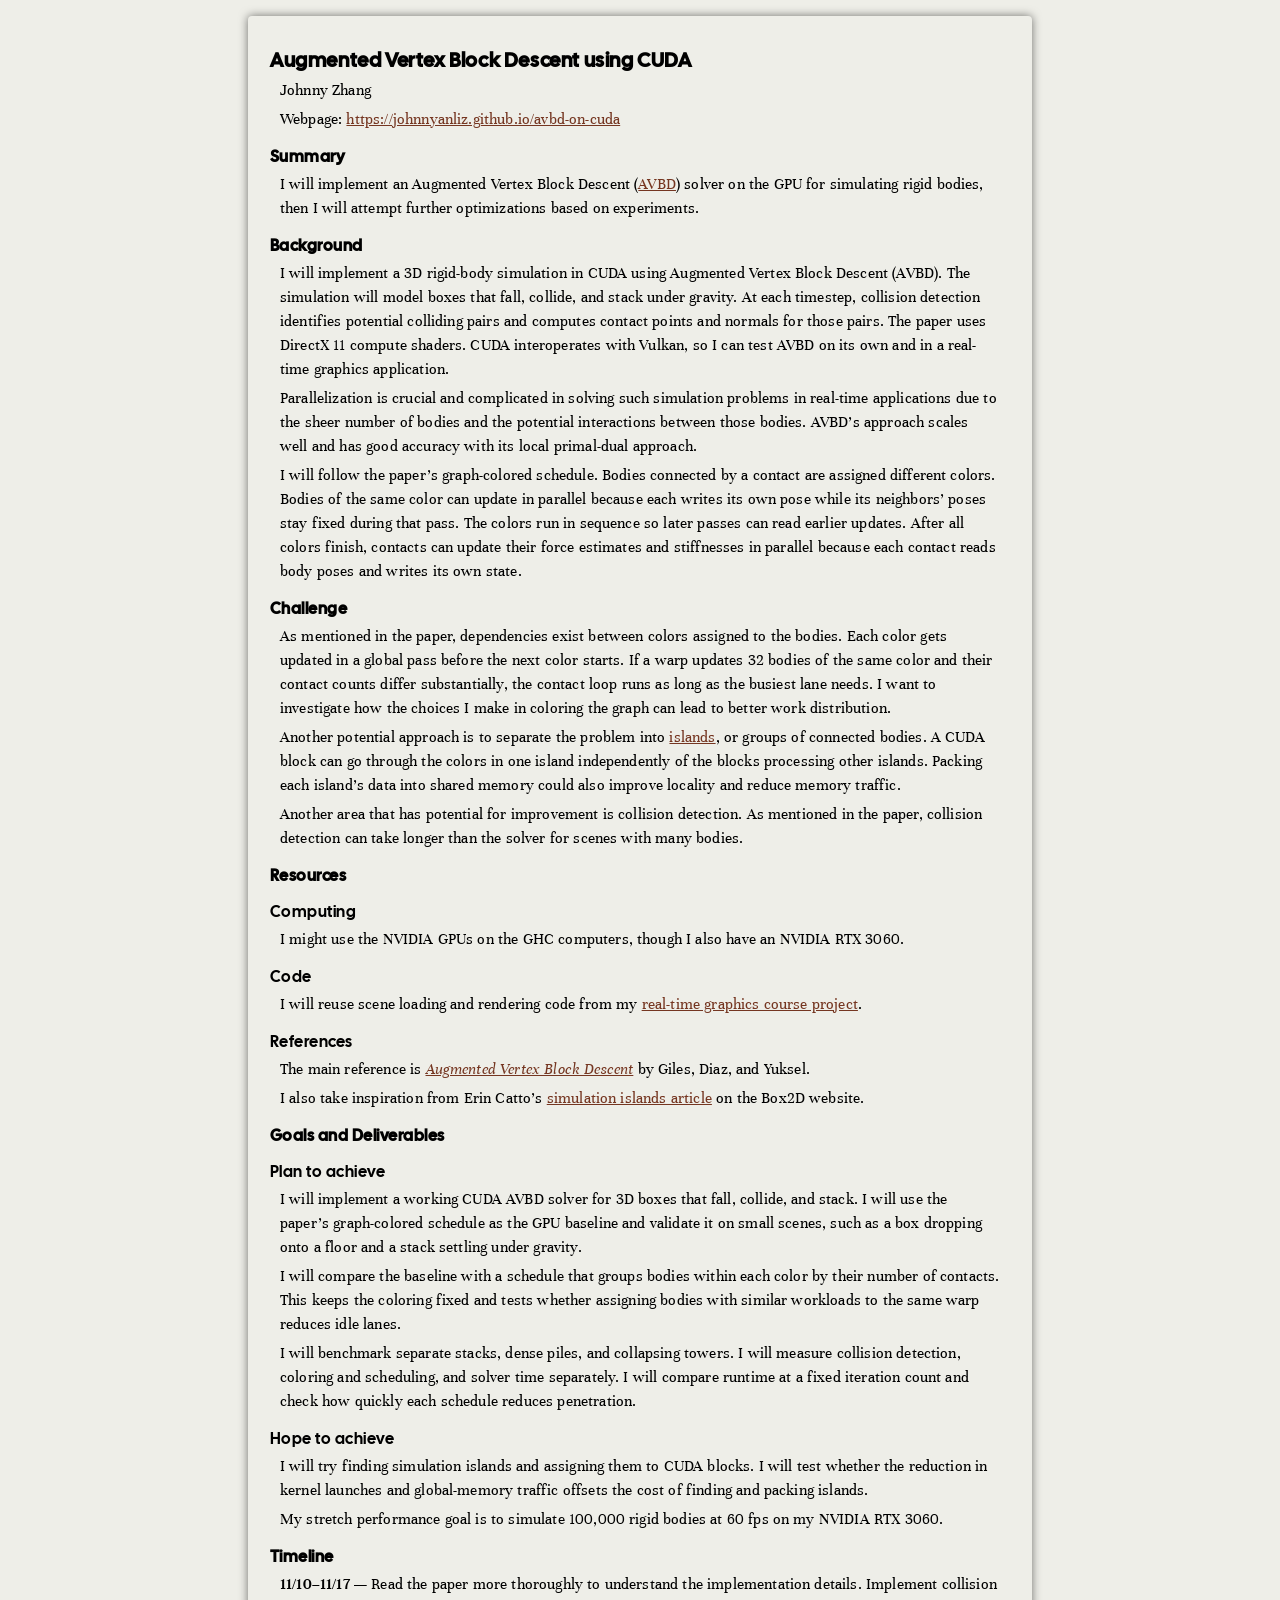
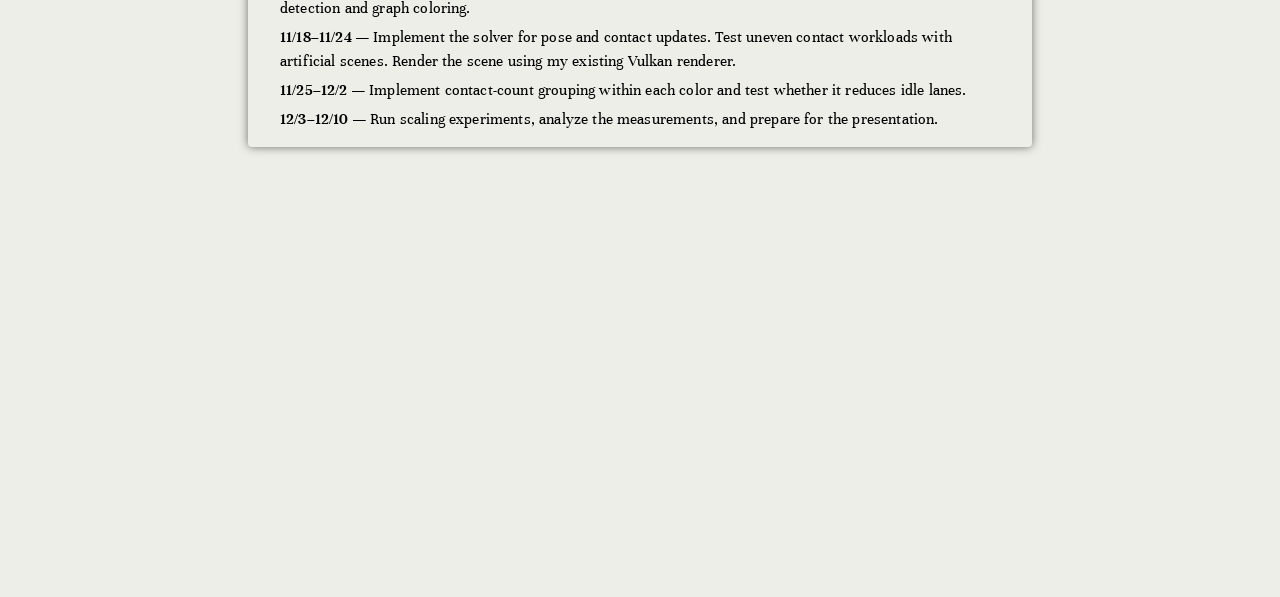
==== docs/index.html @ c4a0a86d "Add vulkan renderer" ====
<!doctype html>
<html>
<head>
<meta charset="utf-8">
<style>
@import url('https://fonts.googleapis.com/css2?family=Cal+Sans&family=Unna:ital,wght@0,400;0,700;1,400;1,700&display=swap');



body {
	font-family: 'Unna', 'Times New Roman', Times, serif;
	color:#000;
	background:#eeeee8;
	font-size:16px;
	margin: 1em auto 50vh auto;
	padding: 1em 2em 1em 2em;
	max-width:45em;
	border-radius:4px;
	box-shadow:0 0 10px #0008;
}

h1 { font-size: 20px; font-weight: 700; }
h2 { font-size: 16px; font-weight: 700; }
h3 { font-size: 16px; font-weight: 400; }
h4 { font-size: 14px; font-weight: 400; }

h1, h2, h3, h4 {
    font-family: "Cal Sans", sans-serif;
	margin: 15px 0 0 -10px;
    letter-spacing: 0.03em;
}

p {
	margin: 5px 0 0 0;
    line-height: 1.5;
    letter-spacing: 0.01em;
}

a {
  color: #753621;;
}

a:hover,
a:focus-visible {
  color: #a1ba23
}


</style>
<title>Rigid Body with AVBD</title>
</head>
<body>
<main>

<h1>Augmented Vertex Block Descent using CUDA</h1>
<p>Johnny Zhang</p>
<p>Webpage: <a href = "https://johnnyanliz.github.io/avbd-on-cuda" >https://johnnyanliz.github.io/avbd-on-cuda</a></p>
<h2>Summary</h2>
<p>I will implement an Augmented Vertex Block Descent (<a href="https://graphics.cs.utah.edu/research/projects/avbd/Augmented_VBD-SIGGRAPH25.pdf">AVBD</a>) solver on the GPU for simulating rigid bodies, then I will attempt further optimizations based on experiments.</p>

<h2>Background</h2>
<p>I will implement a 3D rigid-body simulation in CUDA using Augmented Vertex Block Descent (AVBD). The simulation will model boxes that fall, collide, and stack under gravity. At each timestep, collision detection identifies potential colliding pairs and computes contact points and normals for those pairs. The paper uses DirectX 11 compute shaders. CUDA interoperates with Vulkan, so I can test AVBD on its own and in a real-time graphics application.</p>

<p>Parallelization is crucial and complicated in solving such simulation problems in real-time applications due to the sheer number of bodies and the potential interactions between those bodies. AVBD’s approach scales well and has good accuracy with its local primal-dual approach.</p>

<p>I will follow the paper’s graph-colored schedule. Bodies connected by a contact are assigned different colors. Bodies of the same color can update in parallel because each writes its own pose while its neighbors’ poses stay fixed during that pass. The colors run in sequence so later passes can read earlier updates. After all colors finish, contacts can update their force estimates and stiffnesses in parallel because each contact reads body poses and writes its own state.</p>

<h2>Challenge</h2>
<p>As mentioned in the paper, dependencies exist between colors assigned to the bodies. Each color gets updated in a global pass before the next color starts. If a warp updates 32 bodies of the same color and their contact counts differ substantially, the contact loop runs as long as the busiest lane needs. I want to investigate how the choices I make in coloring the graph can lead to better work distribution.</p>

<p>Another potential approach is to separate the problem into <a href="https://box2d.org/posts/2023/10/simulation-islands/">islands</a>, or groups of connected bodies. A CUDA block can go through the colors in one island independently of the blocks processing other islands. Packing each island’s data into shared memory could also improve locality and reduce memory traffic.</p>

<p>Another area that has potential for improvement is collision detection. As mentioned in the paper, collision detection can take longer than the solver for scenes with many bodies.</p>

<h2>Resources</h2>

<h3>Computing</h3>
<p>I might use the NVIDIA GPUs on the GHC computers, though I also have an NVIDIA RTX 3060.</p>

<h3>Code</h3>
<p>I will reuse scene loading and rendering code from my <a href="https://github.com/JohnnyAnliZ/Vulkan-Render-RTG-15472">real-time graphics course project</a>.</p>

<h3>References</h3>
<p>The main reference is <a href="https://graphics.cs.utah.edu/research/projects/avbd/Augmented_VBD-SIGGRAPH25.pdf"><em>Augmented Vertex Block Descent</em></a> by Giles, Diaz, and Yuksel.</p>
<p>I also take inspiration from Erin Catto’s <a href="https://box2d.org/posts/2023/10/simulation-islands/">simulation islands article</a> on the Box2D website.</p>

<h2>Goals and Deliverables</h2>

<h3>Plan to achieve</h3>
<p>I will implement a working CUDA AVBD solver for 3D boxes that fall, collide, and stack. I will use the paper’s graph-colored schedule as the GPU baseline and validate it on small scenes, such as a box dropping onto a floor and a stack settling under gravity.</p>

<p>I will compare the baseline with a schedule that groups bodies within each color by their number of contacts. This keeps the coloring fixed and tests whether assigning bodies with similar workloads to the same warp reduces idle lanes.</p>

<p>I will benchmark separate stacks, dense piles, and collapsing towers. I will measure collision detection, coloring and scheduling, and solver time separately. I will compare runtime at a fixed iteration count and check how quickly each schedule reduces penetration.</p>

<h3>Hope to achieve</h3>
<p>I will try finding simulation islands and assigning them to CUDA blocks. I will test whether the reduction in kernel launches and global-memory traffic offsets the cost of finding and packing islands.</p>

<p>My stretch performance goal is to simulate 100,000 rigid bodies at 60 fps on my NVIDIA RTX 3060.</p>

<h2>Timeline</h2>
<p><strong>11/10–11/17</strong> — Read the paper more thoroughly to understand the implementation details. Implement collision detection and graph coloring.</p>
<p><strong>11/18–11/24</strong> — Implement the solver for pose and contact updates. Test uneven contact workloads with artificial scenes. Render the scene using my existing Vulkan renderer.</p>
<p><strong>11/25–12/2</strong> — Implement contact-count grouping within each color and test whether it reduces idle lanes.</p>
<p><strong>12/3–12/10</strong> — Run scaling experiments, analyze the measurements, and prepare for the presentation.</p>

</main>
</body>
</html>

</main>
</body>
</html>
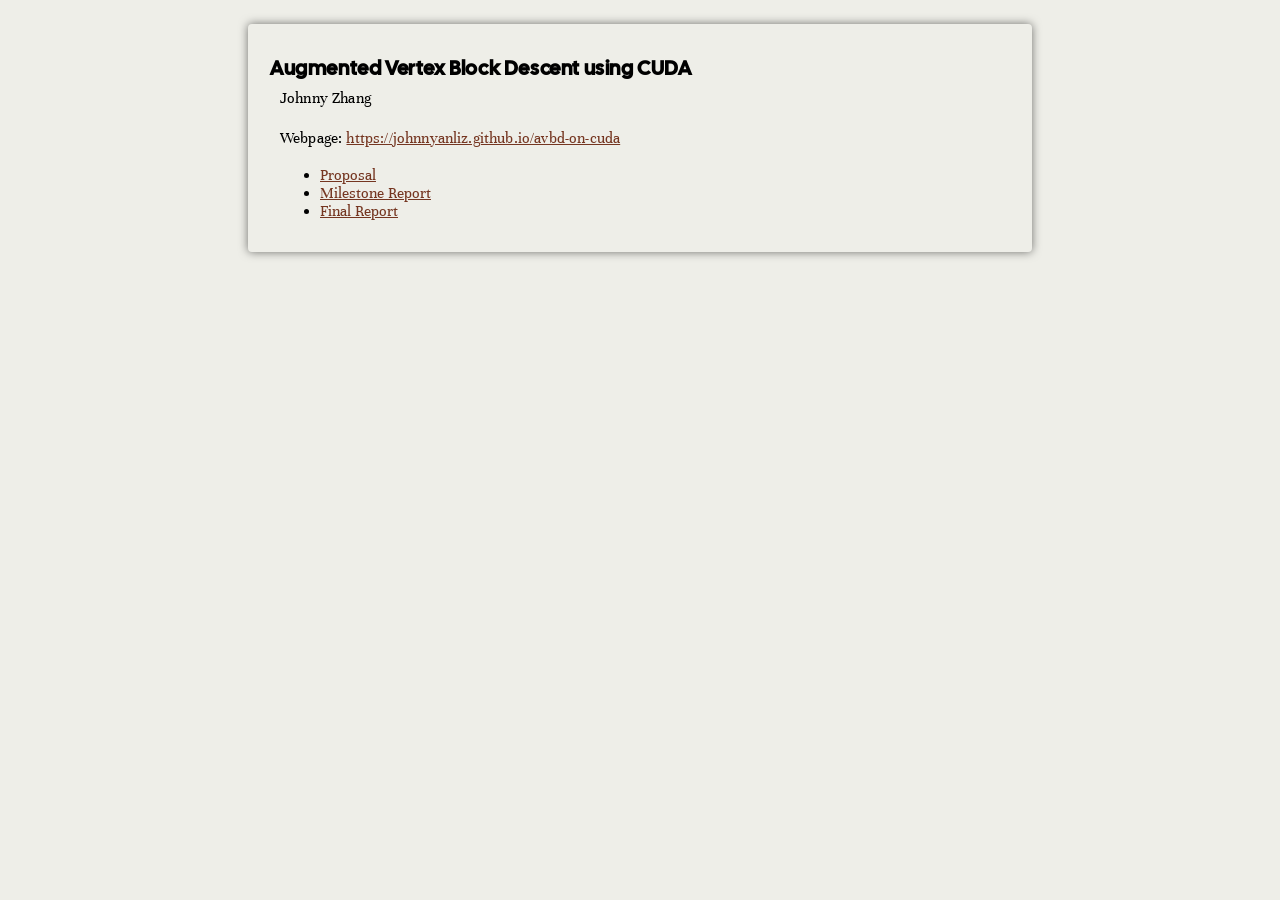
==== commit 8e475ed3: "milestone report" ====
--- a/docs/index.html
+++ b/docs/index.html
@@ -2,51 +2,7 @@
 <html>
 <head>
 <meta charset="utf-8">
-<style>
-@import url('https://fonts.googleapis.com/css2?family=Cal+Sans&family=Unna:ital,wght@0,400;0,700;1,400;1,700&display=swap');
-
-
-
-body {
-	font-family: 'Unna', 'Times New Roman', Times, serif;
-	color:#000;
-	background:#eeeee8;
-	font-size:16px;
-	margin: 1em auto 50vh auto;
-	padding: 1em 2em 1em 2em;
-	max-width:45em;
-	border-radius:4px;
-	box-shadow:0 0 10px #0008;
-}
-
-h1 { font-size: 20px; font-weight: 700; }
-h2 { font-size: 16px; font-weight: 700; }
-h3 { font-size: 16px; font-weight: 400; }
-h4 { font-size: 14px; font-weight: 400; }
-
-h1, h2, h3, h4 {
-    font-family: "Cal Sans", sans-serif;
-	margin: 15px 0 0 -10px;
-    letter-spacing: 0.03em;
-}
-
-p {
-	margin: 5px 0 0 0;
-    line-height: 1.5;
-    letter-spacing: 0.01em;
-}
-
-a {
-  color: #753621;;
-}
-
-a:hover,
-a:focus-visible {
-  color: #a1ba23
-}
-
-
-</style>
+<link rel="stylesheet" href="style.css">
 <title>Rigid Body with AVBD</title>
 </head>
 <body>
@@ -54,60 +10,17 @@
 
 <h1>Augmented Vertex Block Descent using CUDA</h1>
 <p>Johnny Zhang</p>
-<p>Webpage: <a href = "https://johnnyanliz.github.io/avbd-on-cuda" >https://johnnyanliz.github.io/avbd-on-cuda</a></p>
-<h2>Summary</h2>
-<p>I will implement an Augmented Vertex Block Descent (<a href="https://graphics.cs.utah.edu/research/projects/avbd/Augmented_VBD-SIGGRAPH25.pdf">AVBD</a>) solver on the GPU for simulating rigid bodies, then I will attempt further optimizations based on experiments.</p>
+<p>Webpage: <a href = "./" >https://johnnyanliz.github.io/avbd-on-cuda</a></p>
 
-<h2>Background</h2>
-<p>I will implement a 3D rigid-body simulation in CUDA using Augmented Vertex Block Descent (AVBD). The simulation will model boxes that fall, collide, and stack under gravity. At each timestep, collision detection identifies potential colliding pairs and computes contact points and normals for those pairs. The paper uses DirectX 11 compute shaders. CUDA interoperates with Vulkan, so I can test AVBD on its own and in a real-time graphics application.</p>
+<nav>
+  <ul>
+    <li><a href="proposal.html">Proposal</a></li>
+    <li><a href="milestone.html">Milestone Report</a></li>
+    <li><a href="final.html">Final Report</a></li>
+  </ul>
+</nav>
 
-<p>Parallelization is crucial and complicated in solving such simulation problems in real-time applications due to the sheer number of bodies and the potential interactions between those bodies. AVBD’s approach scales well and has good accuracy with its local primal-dual approach.</p>
-
-<p>I will follow the paper’s graph-colored schedule. Bodies connected by a contact are assigned different colors. Bodies of the same color can update in parallel because each writes its own pose while its neighbors’ poses stay fixed during that pass. The colors run in sequence so later passes can read earlier updates. After all colors finish, contacts can update their force estimates and stiffnesses in parallel because each contact reads body poses and writes its own state.</p>
-
-<h2>Challenge</h2>
-<p>As mentioned in the paper, dependencies exist between colors assigned to the bodies. Each color gets updated in a global pass before the next color starts. If a warp updates 32 bodies of the same color and their contact counts differ substantially, the contact loop runs as long as the busiest lane needs. I want to investigate how the choices I make in coloring the graph can lead to better work distribution.</p>
-
-<p>Another potential approach is to separate the problem into <a href="https://box2d.org/posts/2023/10/simulation-islands/">islands</a>, or groups of connected bodies. A CUDA block can go through the colors in one island independently of the blocks processing other islands. Packing each island’s data into shared memory could also improve locality and reduce memory traffic.</p>
-
-<p>Another area that has potential for improvement is collision detection. As mentioned in the paper, collision detection can take longer than the solver for scenes with many bodies.</p>
-
-<h2>Resources</h2>
-
-<h3>Computing</h3>
-<p>I might use the NVIDIA GPUs on the GHC computers, though I also have an NVIDIA RTX 3060.</p>
-
-<h3>Code</h3>
-<p>I will reuse scene loading and rendering code from my <a href="https://github.com/JohnnyAnliZ/Vulkan-Render-RTG-15472">real-time graphics course project</a>.</p>
-
-<h3>References</h3>
-<p>The main reference is <a href="https://graphics.cs.utah.edu/research/projects/avbd/Augmented_VBD-SIGGRAPH25.pdf"><em>Augmented Vertex Block Descent</em></a> by Giles, Diaz, and Yuksel.</p>
-<p>I also take inspiration from Erin Catto’s <a href="https://box2d.org/posts/2023/10/simulation-islands/">simulation islands article</a> on the Box2D website.</p>
-
-<h2>Goals and Deliverables</h2>
-
-<h3>Plan to achieve</h3>
-<p>I will implement a working CUDA AVBD solver for 3D boxes that fall, collide, and stack. I will use the paper’s graph-colored schedule as the GPU baseline and validate it on small scenes, such as a box dropping onto a floor and a stack settling under gravity.</p>
-
-<p>I will compare the baseline with a schedule that groups bodies within each color by their number of contacts. This keeps the coloring fixed and tests whether assigning bodies with similar workloads to the same warp reduces idle lanes.</p>
-
-<p>I will benchmark separate stacks, dense piles, and collapsing towers. I will measure collision detection, coloring and scheduling, and solver time separately. I will compare runtime at a fixed iteration count and check how quickly each schedule reduces penetration.</p>
-
-<h3>Hope to achieve</h3>
-<p>I will try finding simulation islands and assigning them to CUDA blocks. I will test whether the reduction in kernel launches and global-memory traffic offsets the cost of finding and packing islands.</p>
-
-<p>My stretch performance goal is to simulate 100,000 rigid bodies at 60 fps on my NVIDIA RTX 3060.</p>
-
-<h2>Timeline</h2>
-<p><strong>11/10–11/17</strong> — Read the paper more thoroughly to understand the implementation details. Implement collision detection and graph coloring.</p>
-<p><strong>11/18–11/24</strong> — Implement the solver for pose and contact updates. Test uneven contact workloads with artificial scenes. Render the scene using my existing Vulkan renderer.</p>
-<p><strong>11/25–12/2</strong> — Implement contact-count grouping within each color and test whether it reduces idle lanes.</p>
-<p><strong>12/3–12/10</strong> — Run scaling experiments, analyze the measurements, and prepare for the presentation.</p>
 
 </main>
 </body>
 </html>
-
-</main>
-</body>
-</html>
--- a/docs/style.css
+++ b/docs/style.css
@@ -0,0 +1,47 @@
+@import url('https://fonts.googleapis.com/css2?family=Cal+Sans&family=Unna:ital,wght@0,400;0,700;1,400;1,700&display=swap');
+
+
+
+body {
+	font-family: 'Unna', 'Times New Roman', Times, serif;
+	color:#000;
+	background:#eeeee8;
+	font-size:16px;
+	margin: 1em auto 50vh auto;
+	padding: 1em 2em 1em 2em;
+	max-width:45em;
+	border-radius:4px;
+	box-shadow:0 0 10px #0008;
+    margin-top: 1.5em;
+}
+
+h1 { font-size: 20px; font-weight: 700; }
+h2 { font-size: 16px; font-weight: 700; }
+h3 { font-size: 16px; font-weight: 400; }
+h4 { font-size: 14px; font-weight: 400; }
+
+h1, h2, h3, h4 {
+    font-family: "Cal Sans", sans-serif;
+	margin: 15px 0 0 -10px;
+    letter-spacing: 0.03em;
+}
+
+p {
+	margin: 5px 0 0 0;
+    line-height: 1.5;
+    letter-spacing: 0.01em;
+}
+
+p + p {
+  margin-top: 16px;
+}
+
+a {
+  color: #753621;;
+}
+
+a:hover,
+a:focus-visible {
+  color: #a1ba23
+}
+
